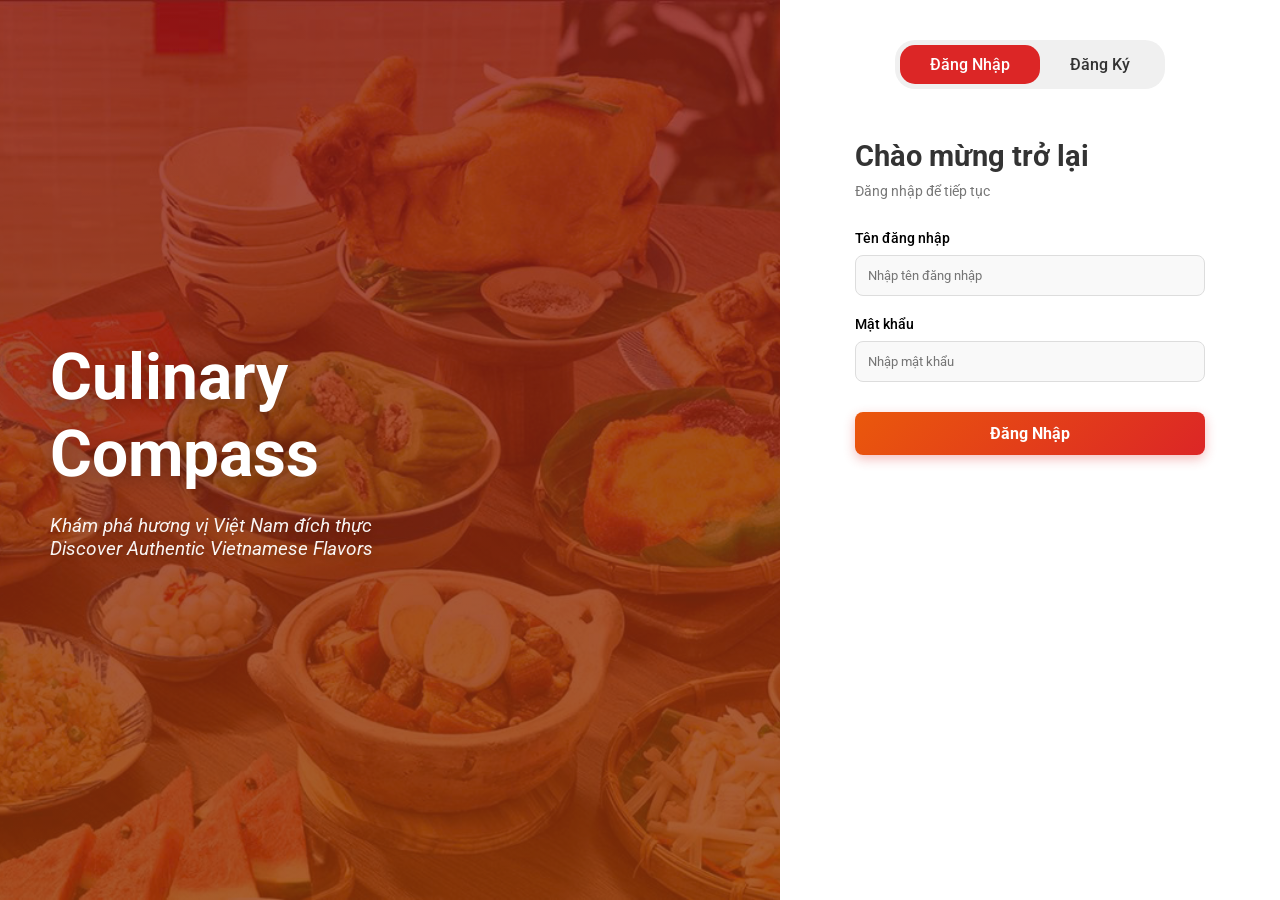
==== pages/favorites.html @ 3e1b4da1 "Testing" ====
<!DOCTYPE html>
<html lang="vi">
<head>
    <meta charset="UTF-8">
    <meta name="viewport" content="width=device-width, initial-scale=1.0">
    <title>Favorite Restaurants - Culinary Compass</title>
    <link rel="stylesheet" href="../assets/css/profile.css">
    <link rel="stylesheet" href="../assets/css/favorites.css">
    <link href="https://fonts.googleapis.com/css2?family=Roboto:wght@400;500;700&display=swap" rel="stylesheet">
</head>
<body>
    <header class="navbar">
        <div class="nav-brand">
            <a href="../index.html" class="brand-link">
                <h1>Culinary Compass</h1>
            </a>
        </div>

        <div class="nav-actions">
            <a href="../index.html" class="btn-outline">← Trang chủ</a>
            <button class="btn-outline active">♡ Địa điểm yêu thích</button>
            <button class="btn-outline" onclick="window.location.href='tour-history.html'">↺ Lịch sử tour</button>
            <button class="btn-outline" onclick="window.location.href='profile.html'">👤 Hồ sơ</button>
            <button class="btn-outline logout-btn" onclick="handleLogout()">↪ Đăng xuất</button>
        </div>
    </header>

    <main class="profile-container">
        <div class="page-title">
            <h2>♡ Địa Điểm Yêu Thích</h2>
            <p>Quản lý các nhà hàng và món ăn yêu thích của bạn</p>
        </div>

        <!-- Filter Section -->
        <div class="card filter-card">
            <div class="filter-row">
                <div class="filter-group">
                    <label for="filter-type">Loại:</label>
                    <select id="filter-type" class="filter-select" onchange="filterFavorites()">
                        <option value="all">Tất cả</option>
                        <option value="restaurants">Nhà hàng</option>
                        <option value="dishes">Món ăn</option>
                    </select>
                </div>
                
                <div class="filter-group">
                    <label for="sort-by">Sắp xếp:</label>
                    <select id="sort-by" class="filter-select" onchange="sortFavorites()">
                        <option value="recent">Mới nhất</option>
                        <option value="oldest">Cũ nhất</option>
                        <option value="name">Tên A-Z</option>
                        <option value="rating">Đánh giá cao</option>
                    </select>
                </div>

                <button class="btn-clear" onclick="clearAllFavorites()">Xóa tất cả</button>
            </div>
        </div>

        <!-- Favorites Grid -->
        <div id="favorites-container" class="favorites-grid">
            <!-- Will be populated by JavaScript -->
        </div>

        <!-- Empty State -->
        <div id="empty-state" class="empty-state" style="display: none;">
            <svg viewBox="0 0 24 24" fill="none" stroke="currentColor" class="empty-icon">
                <path stroke-linecap="round" stroke-linejoin="round" stroke-width="2" d="M4.318 6.318a4.5 4.5 0 000 6.364L12 20.364l7.682-7.682a4.5 4.5 0 00-6.364-6.364L12 7.636l-1.318-1.318a4.5 4.5 0 00-6.364 0z"/>
            </svg>
            <h3>Chưa có địa điểm yêu thích</h3>
            <p>Bắt đầu khám phá và thêm các nhà hàng yêu thích của bạn!</p>
            <button class="btn-primary" onclick="window.location.href='features/search.html'">Khám phá ngay</button>
        </div>
    </main>

    <script src="../assets/js/auth.js"></script>
    <script src="../assets/js/favorites.js"></script>
</body>
</html>
---- assets/css/profile.css ----
body {
    font-family: 'Roboto', sans-serif;
    background-color: #F8F9FA;
    margin: 0;
}

/* Header */
.navbar {
    background: white;
    padding: 15px 40px;
    display: flex;
    justify-content: space-between;
    align-items: center;
    border-bottom: 1px solid #eee;
    box-shadow: 0 2px 5px rgba(0,0,0,0.05);
}

.brand-link {
    text-decoration: none;
    color: inherit;
    display: inline-block;
}

.nav-brand h1 {
    color: #DC2626;
    margin: 0;
    font-size: 1.8rem;
    font-weight: bold;
    cursor: pointer;
    transition: all 0.3s ease;
}

.brand-link:hover h1 {
    transform: scale(1.05);
    text-shadow: 2px 2px 5px rgba(0,0,0,0.1);
}

.nav-actions {
    display: flex;
    gap: 15px;
    align-items: center;
}

.btn-outline {
    background: white;
    border: 1px solid #DC2626;
    color: #DC2626;
    padding: 8px 15px;
    border-radius: 5px;
    cursor: pointer;
    font-size: 0.9rem;
    font-family: 'Roboto', sans-serif;
    font-weight: 500;
    text-decoration: none;
    display: inline-block;
    transition: 0.3s;
}

.btn-outline:hover {
    background: #DC2626;
    color: white;
}

/* Main Content */
.profile-container {
    max-width: 800px;
    margin: 40px auto;
    padding: 0 20px;
}

.page-title {
    text-align: center;
    margin-bottom: 30px;
}

.page-title h2 {
    color: #1F2937;
    margin-bottom: 0.5rem;
}

.page-title p {
    color: #6B7280;
}

.card {
    background: white;
    border-radius: 12px;
    box-shadow: 0 2px 10px rgba(0,0,0,0.05);
    margin-bottom: 20px;
    border: 1px solid #eee;
    overflow: hidden;
}

.card-header {
    background: #FFF5F5;
    padding: 20px;
    display: flex;
    justify-content: space-between;
    align-items: center;
}

.user-info-header {
    display: flex;
    align-items: center;
    gap: 15px;
}

.avatar-circle {
    width: 50px; height: 50px;
    background: linear-gradient(135deg, #EA580C, #DC2626);
    color: white;
    border-radius: 50%;
    display: flex;
    align-items: center;
    justify-content: center;
    font-weight: bold;
    font-size: 1.2rem;
}

.sub-text {
    font-size: 0.85rem;
    color: #888;
    margin: 0;
}

.btn-edit {
    background: #DC2626;
    color: white;
    border: none;
    padding: 8px 20px;
    border-radius: 5px;
    cursor: pointer;
    transition: all 0.3s ease;
}

.btn-edit:hover {
    background: #B91C1C;
}

.card-body {
    padding: 25px;
}

.info-row {
    margin-bottom: 20px;
}

.info-row label {
    display: block;
    font-size: 0.85rem;
    color: #666;
    margin-bottom: 5px;
}

.info-value {
    font-size: 1rem;
    color: #333;
    padding: 10px;
    background: #FAFAFA;
    border-radius: 5px;
    border: 1px solid #eee;
}

.input-field {
    width: 100%;
    box-sizing: border-box;
    border: 1px solid transparent;
    background: transparent;
    color: #333;
    font-size: 1rem;
    padding: 10px;
}

.input-field:not(:disabled) {
    border: 1px solid #DC2626;
    background: #fff;
    border-radius: 5px;
}

.btn-submit {
    background: linear-gradient(135deg, #EA580C, #DC2626);
    color: white;
    border: none;
    padding: 10px 25px;
    border-radius: 5px;
    cursor: pointer;
    font-weight: 600;
    transition: all 0.3s ease;
}

.btn-submit:hover {
    transform: translateY(-2px);
    box-shadow: 0 4px 12px rgba(220, 38, 38, 0.3);
}

/* Toggle Switch */
.switch {
    position: relative;
    display: inline-block;
    width: 50px; height: 24px;
}
.switch input { opacity: 0; width: 0; height: 0; }
.slider {
    position: absolute;
    cursor: pointer;
    top: 0; left: 0; right: 0; bottom: 0;
    background-color: #ccc;
    transition: .4s;
    border-radius: 24px;
}
.slider:before {
    position: absolute;
    content: "";
    height: 18px; width: 18px;
    left: 3px; bottom: 3px;
    background-color: white;
    transition: .4s;
    border-radius: 50%;
}
input:checked + .slider { background-color: #DC2626; }
input:checked + .slider:before { transform: translateX(26px); }

.row-center {
    display: flex;
    justify-content: space-between;
    align-items: center;
}

.small-text { font-size: 0.85rem; color: #888; }
.link-red { 
    color: #DC2626; 
    text-decoration: none; 
    font-weight: bold; 
    font-size: 0.9rem; 
}

.link-red:hover {
    text-decoration: underline;
}

#action-buttons {
    display: flex;
}

@media (max-width: 768px) {
    .navbar {
        flex-direction: column;
        padding: 15px 20px;
        gap: 15px;
    }
    
    .nav-actions {
        flex-wrap: wrap;
        justify-content: center;
    }
    
    .profile-container {
        padding: 0 15px;
    }
}
---- assets/css/favorites.css ----
/* Favorites Page Styles */

.filter-card {
    margin-bottom: 2rem;
}

.filter-row {
    display: flex;
    align-items: center;
    gap: 2rem;
    flex-wrap: wrap;
}

.filter-group {
    display: flex;
    align-items: center;
    gap: 0.75rem;
}

.filter-group label {
    font-weight: 600;
    color: #374151;
    white-space: nowrap;
}

.filter-select {
    padding: 0.5rem 1rem;
    border: 2px solid #E5E7EB;
    border-radius: 8px;
    font-size: 0.875rem;
    font-weight: 500;
    color: #374151;
    background: white;
    cursor: pointer;
    transition: all 0.3s ease;
}

.filter-select:hover {
    border-color: #DC2626;
}

.filter-select:focus {
    outline: none;
    border-color: #DC2626;
    box-shadow: 0 0 0 3px rgba(220, 38, 38, 0.1);
}

.btn-clear {
    margin-left: auto;
    padding: 0.5rem 1.5rem;
    background: #FEE2E2;
    color: #DC2626;
    border: none;
    border-radius: 8px;
    font-weight: 600;
    cursor: pointer;
    transition: all 0.3s ease;
}

.btn-clear:hover {
    background: #FECACA;
    transform: translateY(-2px);
}

/* Favorites Grid */
.favorites-grid {
    display: grid;
    grid-template-columns: repeat(auto-fill, minmax(320px, 1fr));
    gap: 1.5rem;
}

.favorite-item {
    background: white;
    border-radius: 16px;
    overflow: hidden;
    box-shadow: 0 4px 12px rgba(0, 0, 0, 0.1);
    transition: all 0.3s ease;
    position: relative;
    cursor: pointer;
}

.favorite-item:hover {
    transform: translateY(-8px);
    box-shadow: 0 12px 24px rgba(0, 0, 0, 0.15);
}

.favorite-image {
    width: 100%;
    height: 200px;
    object-fit: cover;
}

.favorite-content {
    padding: 1.5rem;
}

.favorite-type-badge {
    display: inline-block;
    padding: 0.25rem 0.75rem;
    border-radius: 50px;
    font-size: 0.75rem;
    font-weight: 600;
    margin-bottom: 0.75rem;
}

.favorite-type-badge.restaurant {
    background: #DBEAFE;
    color: #1E40AF;
}

.favorite-type-badge.dish {
    background: #FEF3C7;
    color: #D97706;
}

.favorite-name {
    font-size: 1.25rem;
    font-weight: 700;
    color: #1F2937;
    margin-bottom: 0.5rem;
}

.favorite-description {
    font-size: 0.875rem;
    color: #6B7280;
    margin-bottom: 1rem;
    line-height: 1.5;
}

.favorite-meta {
    display: flex;
    align-items: center;
    justify-content: space-between;
    padding-top: 1rem;
    border-top: 1px solid #E5E7EB;
}

.favorite-rating {
    display: flex;
    align-items: center;
    gap: 0.5rem;
    color: #F59E0B;
    font-weight: 600;
}

.favorite-rating svg {
    width: 16px;
    height: 16px;
    fill: currentColor;
}

.favorite-price {
    font-size: 0.875rem;
    color: #6B7280;
    font-weight: 500;
}

.favorite-actions {
    position: absolute;
    top: 1rem;
    right: 1rem;
    display: flex;
    gap: 0.5rem;
}

.btn-action {
    width: 36px;
    height: 36px;
    border-radius: 50%;
    border: none;
    background: rgba(255, 255, 255, 0.9);
    backdrop-filter: blur(10px);
    cursor: pointer;
    display: flex;
    align-items: center;
    justify-content: center;
    transition: all 0.3s ease;
    box-shadow: 0 2px 8px rgba(0, 0, 0, 0.1);
}

.btn-action:hover {
    transform: scale(1.1);
}

.btn-action svg {
    width: 20px;
    height: 20px;
}

.btn-favorite {
    color: #DC2626;
}

.btn-favorite svg {
    fill: #DC2626;
}

.btn-share {
    color: #3B82F6;
}

.favorite-date {
    font-size: 0.75rem;
    color: #9CA3AF;
    margin-top: 0.5rem;
}

/* Empty State */
.empty-state {
    text-align: center;
    padding: 4rem 2rem;
    background: white;
    border-radius: 16px;
    box-shadow: 0 4px 12px rgba(0, 0, 0, 0.1);
}

.empty-icon {
    width: 80px;
    height: 80px;
    color: #DC2626;
    margin: 0 auto 1.5rem;
    stroke-width: 1.5;
}

.empty-state h3 {
    font-size: 1.5rem;
    font-weight: 700;
    color: #1F2937;
    margin-bottom: 0.5rem;
}

.empty-state p {
    color: #6B7280;
    margin-bottom: 2rem;
}

.btn-primary {
    padding: 0.875rem 2rem;
    background: linear-gradient(135deg, #EA580C, #DC2626);
    color: white;
    border: none;
    border-radius: 50px;
    font-weight: 600;
    cursor: pointer;
    transition: all 0.3s ease;
    box-shadow: 0 4px 12px rgba(220, 38, 38, 0.3);
}

.btn-primary:hover {
    transform: translateY(-2px);
    box-shadow: 0 8px 20px rgba(220, 38, 38, 0.4);
}

/* Loading State */
.loading-spinner {
    display: flex;
    justify-content: center;
    align-items: center;
    padding: 4rem;
}

.spinner {
    width: 48px;
    height: 48px;
    border: 4px solid #E5E7EB;
    border-top-color: #DC2626;
    border-radius: 50%;
    animation: spin 1s linear infinite;
}

@keyframes spin {
    to {
        transform: rotate(360deg);
    }
}

/* Responsive */
@media (max-width: 768px) {
    .filter-row {
        flex-direction: column;
        align-items: stretch;
        gap: 1rem;
    }

    .filter-group {
        flex-direction: column;
        align-items: stretch;
    }

    .filter-select {
        width: 100%;
    }

    .btn-clear {
        margin-left: 0;
        width: 100%;
    }

    .favorites-grid {
        grid-template-columns: 1fr;
    }
}
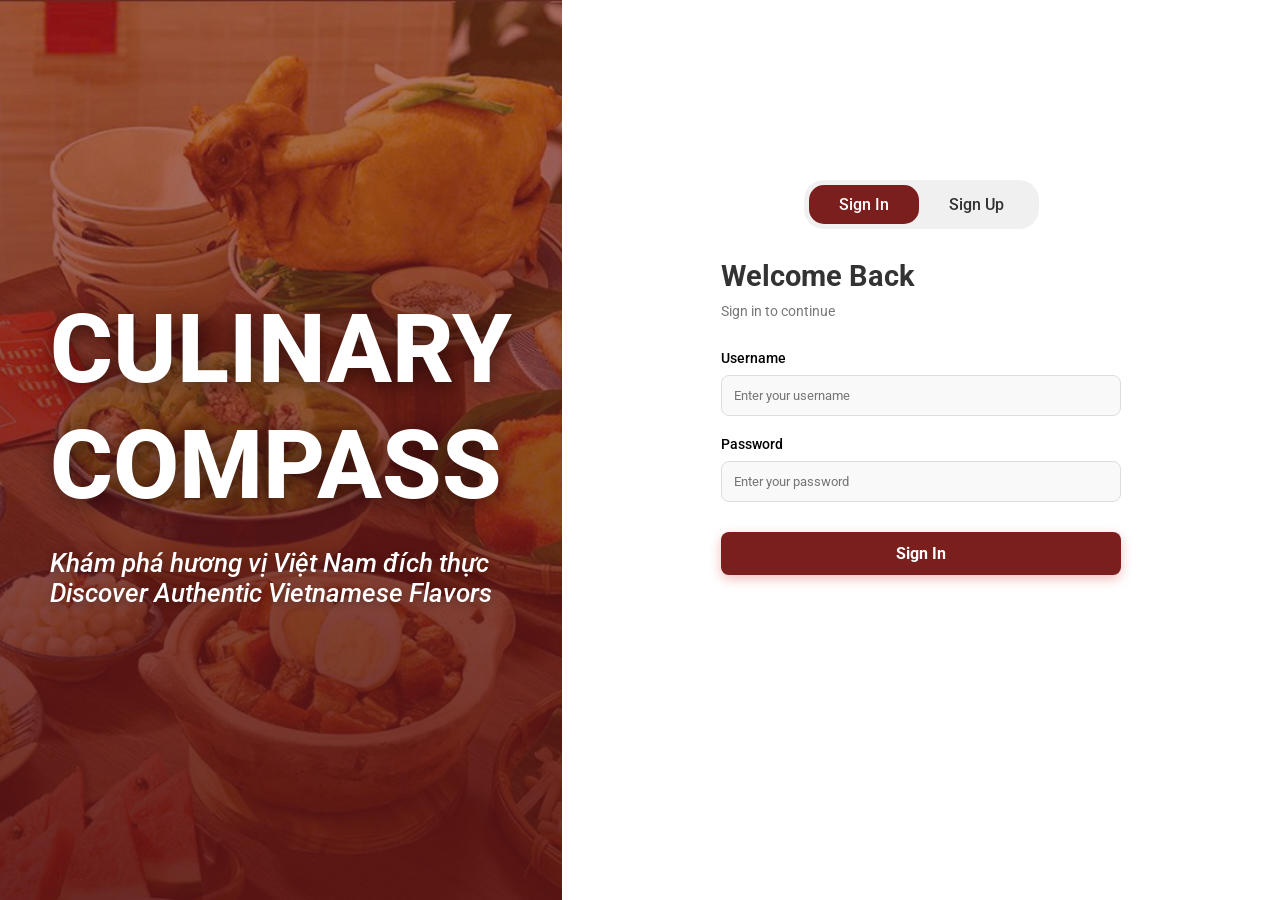
==== commit 01d8850e: "New Testing" ====
--- a/pages/favorites.html
+++ b/pages/favorites.html
@@ -1,9 +1,9 @@
 <!DOCTYPE html>
-<html lang="vi">
+<html lang="en">
 <head>
     <meta charset="UTF-8">
     <meta name="viewport" content="width=device-width, initial-scale=1.0">
-    <title>Favorite Restaurants - Culinary Compass</title>
+    <title>Favorites - Culinary Compass</title>
     <link rel="stylesheet" href="../assets/css/profile.css">
     <link rel="stylesheet" href="../assets/css/favorites.css">
     <link href="https://fonts.googleapis.com/css2?family=Roboto:wght@400;500;700&display=swap" rel="stylesheet">
@@ -17,43 +17,43 @@
         </div>
 
         <div class="nav-actions">
-            <a href="../index.html" class="btn-outline">← Trang chủ</a>
-            <button class="btn-outline active">♡ Địa điểm yêu thích</button>
-            <button class="btn-outline" onclick="window.location.href='tour-history.html'">↺ Lịch sử tour</button>
-            <button class="btn-outline" onclick="window.location.href='profile.html'">👤 Hồ sơ</button>
-            <button class="btn-outline logout-btn" onclick="handleLogout()">↪ Đăng xuất</button>
+            <button class="btn-outline" onclick="window.location.href='regions/hcmc.html'">← Home</button>
+            <button class="btn-outline active">♡ Favorites</button>
+            <button class="btn-outline" onclick="window.location.href='tour-history.html'">↺ Tour History</button>
+            <button class="btn-outline" onclick="window.location.href='profile.html'">👤 Profile</button>
+            <button class="btn-outline logout-btn" onclick="handleLogout()">↪ Sign Out</button>
         </div>
     </header>
 
     <main class="profile-container">
         <div class="page-title">
-            <h2>♡ Địa Điểm Yêu Thích</h2>
-            <p>Quản lý các nhà hàng và món ăn yêu thích của bạn</p>
+            <h2>♡ Favorites</h2>
+            <p>Manage your favorite restaurants and dishes</p>
         </div>
 
         <!-- Filter Section -->
         <div class="card filter-card">
             <div class="filter-row">
                 <div class="filter-group">
-                    <label for="filter-type">Loại:</label>
+                    <label for="filter-type">Type:</label>
                     <select id="filter-type" class="filter-select" onchange="filterFavorites()">
-                        <option value="all">Tất cả</option>
-                        <option value="restaurants">Nhà hàng</option>
-                        <option value="dishes">Món ăn</option>
+                        <option value="all">All</option>
+                        <option value="restaurants">Restaurants</option>
+                        <option value="dishes">Dishes</option>
                     </select>
                 </div>
                 
                 <div class="filter-group">
-                    <label for="sort-by">Sắp xếp:</label>
+                    <label for="sort-by">Sort:</label>
                     <select id="sort-by" class="filter-select" onchange="sortFavorites()">
-                        <option value="recent">Mới nhất</option>
-                        <option value="oldest">Cũ nhất</option>
-                        <option value="name">Tên A-Z</option>
-                        <option value="rating">Đánh giá cao</option>
+                        <option value="recent">Most Recent</option>
+                        <option value="oldest">Oldest</option>
+                        <option value="name">Name A-Z</option>
+                        <option value="rating">Highest Rating</option>
                     </select>
                 </div>
 
-                <button class="btn-clear" onclick="clearAllFavorites()">Xóa tất cả</button>
+                <button class="btn-clear" onclick="clearAllFavorites()">Clear All</button>
             </div>
         </div>
 
@@ -67,9 +67,9 @@
             <svg viewBox="0 0 24 24" fill="none" stroke="currentColor" class="empty-icon">
                 <path stroke-linecap="round" stroke-linejoin="round" stroke-width="2" d="M4.318 6.318a4.5 4.5 0 000 6.364L12 20.364l7.682-7.682a4.5 4.5 0 00-6.364-6.364L12 7.636l-1.318-1.318a4.5 4.5 0 00-6.364 0z"/>
             </svg>
-            <h3>Chưa có địa điểm yêu thích</h3>
-            <p>Bắt đầu khám phá và thêm các nhà hàng yêu thích của bạn!</p>
-            <button class="btn-primary" onclick="window.location.href='features/search.html'">Khám phá ngay</button>
+            <h3>No favorites yet</h3>
+            <p>Start exploring and add your favorite restaurants!</p>
+            <button class="btn-primary" onclick="window.location.href='features/search.html'">Explore Now</button>
         </div>
     </main>
 
